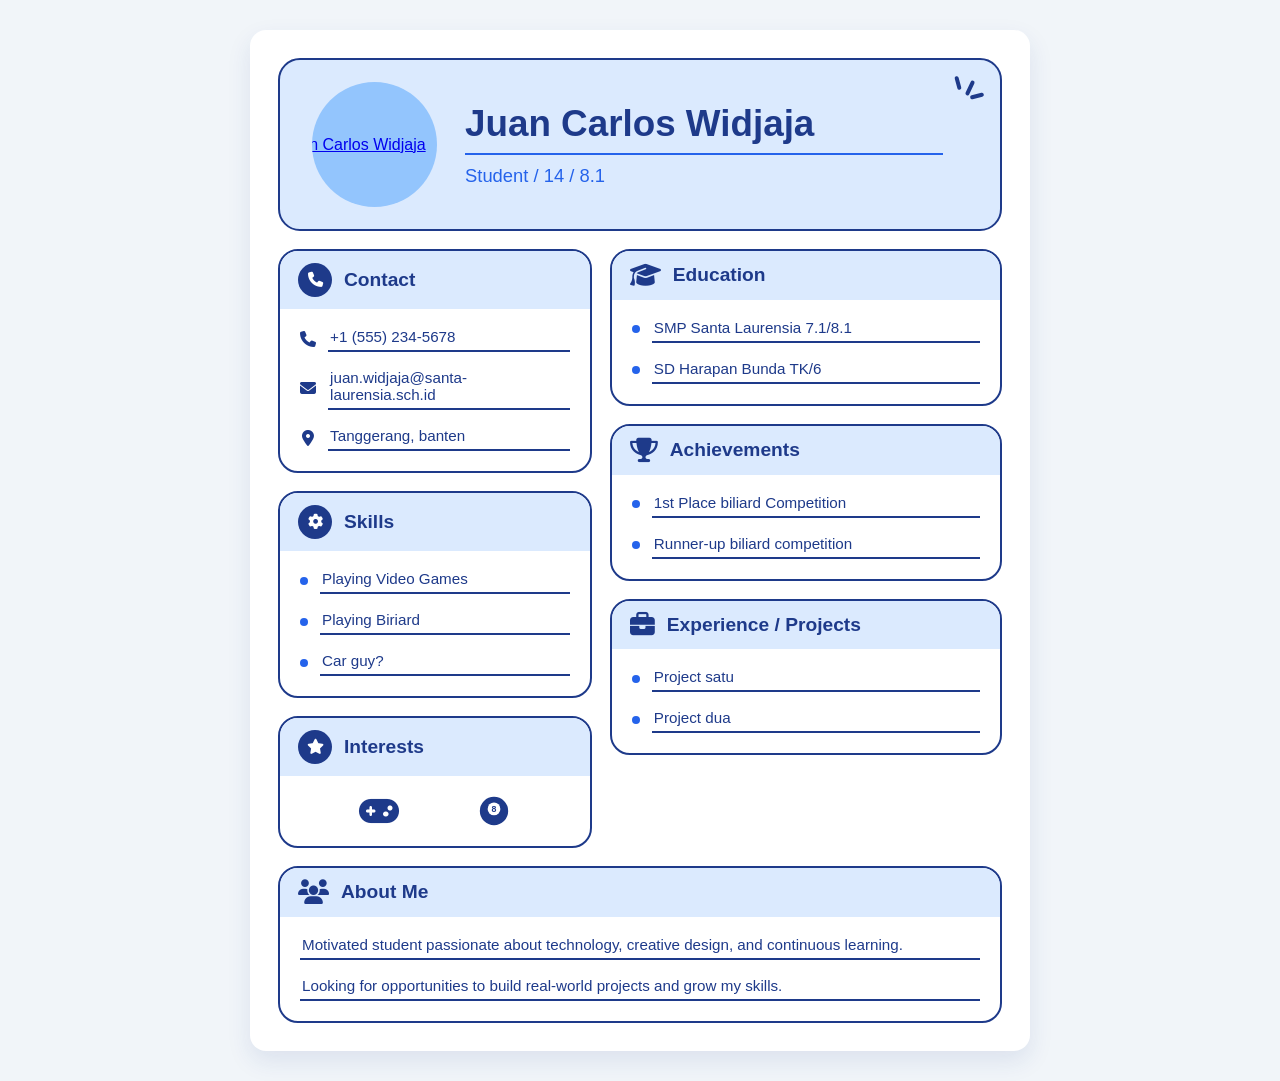
==== index.html @ 5c8add4f "Html ICT" ====
<!DOCTYPE html>
<html lang="en">
<head>
  <meta charset="UTF-8">
  <meta name="viewport" content="width=device-width, initial-scale=1.0">
  <title>Student / Aspiring Professional Profile</title>
  <link rel="stylesheet" href="https://cdnjs.cloudflare.com/ajax/libs/font-awesome/6.4.0/css/all.min.css">
  <link rel="stylesheet" href="Juan.css">
</head>
<body>


  <div class="resume-sheet">
    <!-- Top Header Banner -->
    <header class="header-card">
      <div class="avatar-circle">
        <a href="index1.html"><img src="https://uploads.onecompiler.io/4535rq8x8/1795152758229/unnamed.jpg" alt="Juan Carlos Widjaja"> </a>
      </div>
      <div class="header-info">
        <h1>Juan Carlos Widjaja</h1>
        <div class="header-line"></div>
        <p>Student / 14 / 8.1</p>
      </div>
      <div class="sparkle-lines">
        <span></span>
        <span></span>
        <span></span>
      </div>
    </header>


    <!-- Main Two-Column Grid -->
    <main class="main-grid">
      <!-- Left Column -->
      <div class="column-left">
        <!-- Contact Card -->
        <section class="card">
          <div class="card-header">
            <div class="icon-badge"><i class="fa-solid fa-phone"></i></div>
            <h2>Contact</h2>
          </div>
          <div class="card-body">
            <div class="text-row">
              <i class="fa-solid fa-phone row-icon"></i>
              <span class="line-text">+1 (555) 234-5678</span>
            </div>
            <div class="text-row">
              <i class="fa-solid fa-envelope row-icon"></i>
              <span class="line-text">juan.widjaja@santa-laurensia.sch.id</span>
            </div>
            <div class="text-row">
              <i class="fa-solid fa-location-dot row-icon"></i>
              <span class="line-text">Tanggerang, banten</span>
            </div>
          </div>
        </section>


        <!-- Skills Card -->
        <section class="card">
          <div class="card-header">
            <div class="icon-badge"><i class="fa-solid fa-gear"></i></div>
            <h2>Skills</h2>
          </div>
          <div class="card-body">
            <div class="text-row">
              <span class="bullet"></span>
              <span class="line-text">Playing Video Games</span>
            </div>
            <div class="text-row">
              <span class="bullet"></span>
              <span class="line-text">Playing Biriard</span>
            </div>
            <div class="text-row">
              <span class="bullet"></span>
              <span class="line-text">Car guy?</span>
            </div>
          </div>
        </section>


        <!-- Interests Card (Gaming & Billiard) -->
        <section class="card">
          <div class="card-header">
            <div class="icon-badge"><i class="fa-solid fa-star"></i></div>
            <h2>Interests</h2>
          </div>
          <div class="card-body interests-icons">
            <i class="fa-solid fa-gamepad" title="Gaming"></i>
            <svg class="billiard-icon" viewBox="0 0 24 24" title="Billiard" aria-label="Billiard">
              <circle cx="12" cy="12" r="10" fill="currentColor"/>
              <circle cx="12" cy="10.5" r="4.5" fill="#ffffff"/>
              <text x="12" y="12.5" text-anchor="middle" font-size="6.2" font-weight="800" fill="currentColor" font-family="Arial, sans-serif">8</text>
            </svg>
          </div>
        </section>
      </div>


      <!-- Right Column -->
      <div class="column-right">
        <!-- Education Card -->
        <section class="card">
          <div class="card-header">
            <i class="fa-solid fa-graduation-cap header-icon-plain"></i>
            <h2>Education</h2>
          </div>
          <div class="card-body">
            <div class="text-row">
              <span class="bullet"></span>
              <span class="line-text">SMP Santa Laurensia 7.1/8.1</span>
            </div>
            <div class="text-row">
              <span class="bullet"></span>
              <span class="line-text">SD Harapan Bunda TK/6</span>
            </div>
          </div>
        </section>


        <!-- Achievements Card -->
        <section class="card">
          <div class="card-header">
            <i class="fa-solid fa-trophy header-icon-plain"></i>
            <h2>Achievements</h2>
          </div>
          <div class="card-body">
            <div class="text-row">
              <span class="bullet"></span>
              <span class="line-text">1st Place biliard Competition</span>
            </div>
            <div class="text-row">
              <span class="bullet"></span>
              <span class="line-text">Runner-up biliard competition</span>
            </div>
          </div>
        </section>


        <!-- Experience / Projects Card -->
        <section class="card">
          <div class="card-header">
            <i class="fa-solid fa-briefcase header-icon-plain"></i>
            <h2>Experience / Projects</h2>
          </div>
          <div class="card-body">
            <div class="text-row">
              <span class="bullet"></span>
              <span class="line-text">Project satu</span>
            </div>
            <div class="text-row">
              <span class="bullet"></span>
              <span class="line-text">Project dua</span>
            </div>
          </div>
        </section>
      </div>
    </main>


    <!-- Bottom Full-Width About Me Card -->
    <footer class="card about-card">
      <div class="card-header">
        <i class="fa-solid fa-users header-icon-plain"></i>
        <h2>About Me</h2>
      </div>
      <div class="card-body">
        <div class="text-row">
          <span class="line-text">Motivated student passionate about technology, creative design, and continuous learning.</span>
        </div>
        <div class="text-row">
          <span class="line-text">Looking for opportunities to build real-world projects and grow my skills.</span>
        </div>
      </div>
    </footer>
  </div>

</body>
</html>
---- Juan.css ----
/* Color Variables - Classic Boy Blue Palette */
:root {
  --navy-primary: #1e3a8a;
  --royal-accent: #2563eb;
  --header-bg: #dbeafe;
  --avatar-bg: #93c5fd;
  --page-bg: #f1f5f9;
  --card-bg: #ffffff;
}


* {
  box-sizing: border-box;
  margin: 0;
  padding: 0;
  font-family: 'Segoe UI', Roboto, Helvetica, Arial, sans-serif;
}


body {
  background-color: var(--page-bg);
  display: flex;
  justify-content: center;
  padding: 30px 15px;
  color: var(--navy-primary);
}


.resume-sheet {
  width: 100%;
  max-width: 780px;
  background-color: var(--card-bg);
  padding: 28px;
  border-radius: 16px;
  box-shadow: 0 10px 25px rgba(30, 58, 138, 0.1);
  display: flex;
  flex-direction: column;
  gap: 18px;
}


/* Top Header Banner */
.header-card {
  position: relative;
  background-color: var(--header-bg);
  border: 2.5px solid var(--navy-primary);
  border-radius: 22px;
  padding: 22px 32px;
  display: flex;
  align-items: center;
  gap: 28px;
}


.avatar-circle {
  width: 125px;
  height: 125px;
  background-color: var(--avatar-bg);
  border-radius: 50%;
  display: flex;
  align-items: center;
  justify-content: center;
  overflow: hidden;
  flex-shrink: 0;
}

.avatar-circle img {
  width: 200%;
  height: 200%;
  object-fit: cover;
  margin-left: -56px

}


.header-info {
  flex: 1;
}


.header-info h1 {
  font-size: 2.3rem;
  font-weight: 800;
  color: var(--navy-primary);
}


.header-line {
  height: 2px;
  background-color: var(--royal-accent);
  margin: 8px 0 10px 0;
  width: 95%;
}


.header-info p {
  font-size: 1.15rem;
  font-weight: 500;
  color: var(--royal-accent);
}


.sparkle-lines {
  position: absolute;
  top: 16px;
  right: 18px;
  width: 32px;
  height: 32px;
}


.sparkle-lines span {
  position: absolute;
  background-color: var(--navy-primary);
  border-radius: 4px;
}


.sparkle-lines span:nth-child(1) {
  width: 4px;
  height: 14px;
  top: 0;
  left: 6px;
  transform: rotate(-15deg);
}


.sparkle-lines span:nth-child(2) {
  width: 4px;
  height: 16px;
  top: 4px;
  left: 18px;
  transform: rotate(25deg);
}


.sparkle-lines span:nth-child(3) {
  width: 14px;
  height: 4px;
  top: 18px;
  left: 20px;
  transform: rotate(-15deg);
}


/* Two-Column Grid Layout */
.main-grid {
  display: grid;
  grid-template-columns: 1fr 1.25fr;
  gap: 18px;
}


.column-left,
.column-right {
  display: flex;
  flex-direction: column;
  gap: 18px;
}


/* Reusable Card Styling */
.card {
  border: 2.5px solid var(--navy-primary);
  border-radius: 20px;
  overflow: hidden;
  background-color: var(--card-bg);
}


.card-header {
  background-color: var(--header-bg);
  padding: 12px 18px;
  display: flex;
  align-items: center;
  gap: 12px;
}


.card-header h2 {
  font-size: 1.2rem;
  font-weight: 700;
  color: var(--navy-primary);
}


.icon-badge {
  width: 34px;
  height: 34px;
  background-color: var(--navy-primary);
  color: #ffffff;
  border-radius: 50%;
  display: flex;
  align-items: center;
  justify-content: center;
  font-size: 0.95rem;
}


.header-icon-plain {
  font-size: 1.55rem;
  color: var(--navy-primary);
}


.card-body {
  padding: 16px 20px 20px 20px;
  display: flex;
  flex-direction: column;
  gap: 14px;
}


/* Lined Text Rows */
.text-row {
  display: flex;
  align-items: center;
  gap: 12px;
}


.row-icon {
  width: 18px;
  text-align: center;
  color: var(--navy-primary);
  font-size: 1rem;
}


.bullet {
  width: 8px;
  height: 8px;
  background-color: var(--royal-accent);
  border-radius: 50%;
  flex-shrink: 0;
}


.line-text {
  width: 100%;
  border-bottom: 2px solid var(--navy-primary);
  padding: 3px 2px 5px 2px;
  font-size: 0.95rem;
  font-weight: 500;
  color: var(--navy-primary);
}


/* Interests Icon Row - Gaming & Billiard */
.interests-icons {
  flex-direction: row;
  justify-content: space-evenly;
  align-items: center;
  padding: 18px 16px;
}


.interests-icons i {
  font-size: 2rem;
  color: var(--navy-primary);
}


.interests-icons .billiard-icon {
  width: 34px;
  height: 34px;
  color: var(--navy-primary);
}


/* Responsive Adjustment for Mobile */
@media (max-width: 650px) {
  .main-grid {
    grid-template-columns: 1fr;
  }
  .header-card {
    flex-direction: column;
    text-align: center;
  }
  .header-line {
    width: 100%;
  }
}
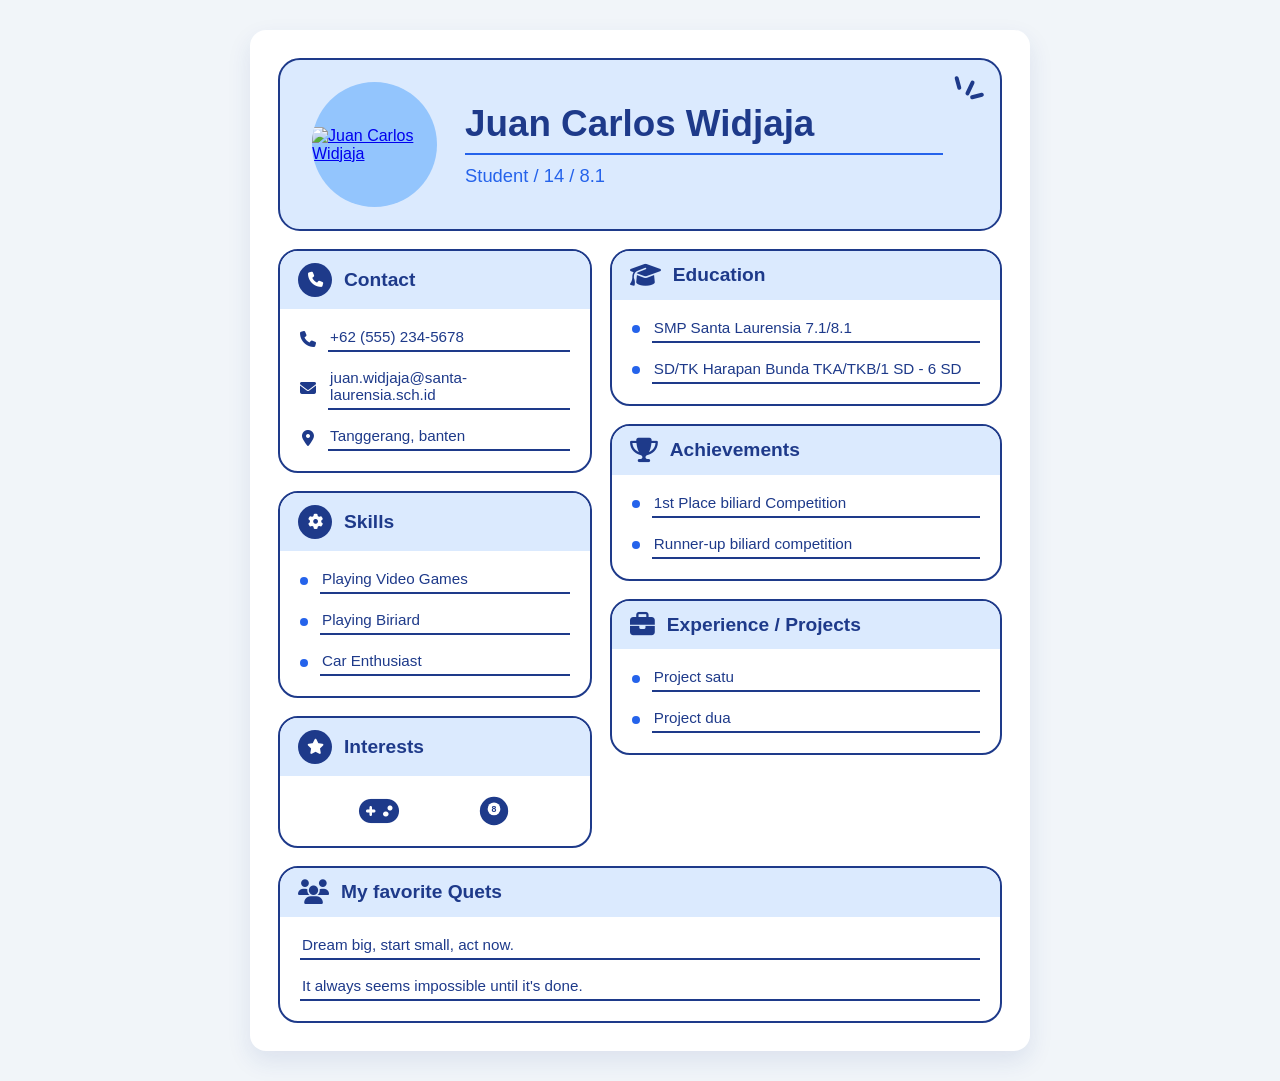
==== commit 08a43382: "Add files via upload" ====
--- a/index.html
+++ b/index.html
@@ -3,25 +3,26 @@
 <head>
   <meta charset="UTF-8">
   <meta name="viewport" content="width=device-width, initial-scale=1.0">
+  <link rel="icon" href="https://uploads.onecompiler.io/452m7vhce/45958prad/lauren.png" type="image/png">
   <title>Student / Aspiring Professional Profile</title>
   <link rel="stylesheet" href="https://cdnjs.cloudflare.com/ajax/libs/font-awesome/6.4.0/css/all.min.css">
   <link rel="stylesheet" href="Juan.css">
 </head>
 <body>
 
-
-  <div class="resume-sheet">
-    <!-- Top Header Banner -->
-    <header class="header-card">
-      <div class="avatar-circle">
-        <a href="index1.html"><img src="https://uploads.onecompiler.io/4535rq8x8/1795152758229/unnamed.jpg" alt="Juan Carlos Widjaja"> </a>
+<div class="juan-resume-sheet">
+    <header class="juan-header-card">
+      <div class="juan-avatar-circle">
+        <a href="index1.html">
+          <img src="https://uploads.onecompiler.io/4535rq8x8/1795152758229/unnamed.jpg" alt="Juan Carlos Widjaja">
+        </a>
       </div>
-      <div class="header-info">
+      <div class="juan-header-info">
         <h1>Juan Carlos Widjaja</h1>
-        <div class="header-line"></div>
+        <div class="juan-header-line"></div>
         <p>Student / 14 / 8.1</p>
       </div>
-      <div class="sparkle-lines">
+      <div class="juan-sparkle-lines">
         <span></span>
         <span></span>
         <span></span>
@@ -29,65 +30,71 @@
     </header>
 
 
+
+
     <!-- Main Two-Column Grid -->
-    <main class="main-grid">
+    <main class="juan-main-grid">
       <!-- Left Column -->
-      <div class="column-left">
+      <div class="juan-column-left">
         <!-- Contact Card -->
-        <section class="card">
-          <div class="card-header">
-            <div class="icon-badge"><i class="fa-solid fa-phone"></i></div>
+        <section class="juan-card">
+          <div class="juan-card-header">
+            <div class="juan-icon-badge"><i class="fa-solid fa-phone"></i></div>
             <h2>Contact</h2>
           </div>
-          <div class="card-body">
-            <div class="text-row">
-              <i class="fa-solid fa-phone row-icon"></i>
-              <span class="line-text">+1 (555) 234-5678</span>
+          <div class="juan-card-body">
+            <div class="juan-text-row">
+              <i class="fa-solid fa-phone juan-row-icon"></i>
+              <span class="juan-line-text">+62 (555) 234-5678</span>
             </div>
-            <div class="text-row">
-              <i class="fa-solid fa-envelope row-icon"></i>
-              <span class="line-text">juan.widjaja@santa-laurensia.sch.id</span>
+            <div class="juan-text-row">
+              <i class="fa-solid fa-envelope juan-row-icon"></i>
+              <span class="juan-line-text">juan.widjaja@santa-laurensia.sch.id</span>
             </div>
-            <div class="text-row">
-              <i class="fa-solid fa-location-dot row-icon"></i>
-              <span class="line-text">Tanggerang, banten</span>
+            <div class="juan-text-row">
+              <i class="fa-solid fa-location-dot juan-row-icon"></i>
+              <span class="juan-line-text">Tanggerang, banten</span>
             </div>
           </div>
         </section>
 
 
+
+
         <!-- Skills Card -->
-        <section class="card">
-          <div class="card-header">
-            <div class="icon-badge"><i class="fa-solid fa-gear"></i></div>
+        <section class="juan-card">
+          <div class="juan-card-header">
+            <div class="juan-icon-badge"><i class="fa-solid fa-gear"></i></div>
             <h2>Skills</h2>
           </div>
-          <div class="card-body">
-            <div class="text-row">
-              <span class="bullet"></span>
-              <span class="line-text">Playing Video Games</span>
+          <div class="juan-card-body">
+            <div class="juan-text-row">
+              <span class="juan-bullet"></span>
+              <span class="juan-line-text">Playing Video Games</span>
             </div>
-            <div class="text-row">
-              <span class="bullet"></span>
-              <span class="line-text">Playing Biriard</span>
+            <div class="juan-text-row">
+              <span class="juan-bullet"></span>
+              <span class="juan-line-text">Playing Biriard</span>
             </div>
-            <div class="text-row">
-              <span class="bullet"></span>
-              <span class="line-text">Car guy?</span>
+            <div class="juan-text-row">
+              <span class="juan-bullet"></span>
+              <span class="juan-line-text">Car Enthusiast</span>
             </div>
           </div>
         </section>
 
 
+
+
         <!-- Interests Card (Gaming & Billiard) -->
-        <section class="card">
-          <div class="card-header">
-            <div class="icon-badge"><i class="fa-solid fa-star"></i></div>
+        <section class="juan-card">
+          <div class="juan-card-header">
+            <div class="juan-icon-badge"><i class="fa-solid fa-star"></i></div>
             <h2>Interests</h2>
           </div>
-          <div class="card-body interests-icons">
+          <div class="juan-card-body juan-interests-icons">
             <i class="fa-solid fa-gamepad" title="Gaming"></i>
-            <svg class="billiard-icon" viewBox="0 0 24 24" title="Billiard" aria-label="Billiard">
+            <svg class="juan-billiard-icon" viewBox="0 0 24 24" title="Billiard" aria-label="Billiard">
               <circle cx="12" cy="12" r="10" fill="currentColor"/>
               <circle cx="12" cy="10.5" r="4.5" fill="#ffffff"/>
               <text x="12" y="12.5" text-anchor="middle" font-size="6.2" font-weight="800" fill="currentColor" font-family="Arial, sans-serif">8</text>
@@ -97,60 +104,66 @@
       </div>
 
 
+
+
       <!-- Right Column -->
-      <div class="column-right">
+      <div class="juan-column-right">
         <!-- Education Card -->
-        <section class="card">
-          <div class="card-header">
-            <i class="fa-solid fa-graduation-cap header-icon-plain"></i>
+        <section class="juan-card">
+          <div class="juan-card-header">
+            <i class="fa-solid fa-graduation-cap juan-header-icon-plain"></i>
             <h2>Education</h2>
           </div>
-          <div class="card-body">
-            <div class="text-row">
-              <span class="bullet"></span>
-              <span class="line-text">SMP Santa Laurensia 7.1/8.1</span>
+          <div class="juan-card-body">
+            <div class="juan-text-row">
+              <span class="juan-bullet"></span>
+              <span class="juan-line-text">SMP Santa Laurensia 7.1/8.1</span>
             </div>
-            <div class="text-row">
-              <span class="bullet"></span>
-              <span class="line-text">SD Harapan Bunda TK/6</span>
+            <div class="juan-text-row">
+              <span class="juan-bullet"></span>
+              <span class="juan-line-text">SD/TK Harapan Bunda TKA/TKB/1 SD - 6 SD</span>
             </div>
           </div>
         </section>
 
 
+
+
         <!-- Achievements Card -->
-        <section class="card">
-          <div class="card-header">
-            <i class="fa-solid fa-trophy header-icon-plain"></i>
+        <section class="juan-card">
+          <div class="juan-card-header">
+            <i class="fa-solid fa-trophy juan-header-icon-plain"></i>
             <h2>Achievements</h2>
           </div>
-          <div class="card-body">
-            <div class="text-row">
-              <span class="bullet"></span>
-              <span class="line-text">1st Place biliard Competition</span>
+          <div class="juan-card-body">
+            <div class="juan-text-row">
+              <span class="juan-bullet"></span>
+              <span class="juan-line-text">1st Place biliard Competition</span>
             </div>
-            <div class="text-row">
-              <span class="bullet"></span>
-              <span class="line-text">Runner-up biliard competition</span>
+            <div class="juan-text-row">
+              <span class="juan-bullet"></span>
+              <span class="juan-line-text">Runner-up biliard competition</span>
             </div>
           </div>
         </section>
 
 
+
+
         <!-- Experience / Projects Card -->
-        <section class="card">
-          <div class="card-header">
-            <i class="fa-solid fa-briefcase header-icon-plain"></i>
+        <section class="juan-card">
+          <div class="juan-card-header">
+            <i class="fa-solid fa-briefcase juan-header-icon-plain"></i>
             <h2>Experience / Projects</h2>
           </div>
-          <div class="card-body">
-            <div class="text-row">
-              <span class="bullet"></span>
-              <span class="line-text">Project satu</span>
+          <div class="juan-card-body">
+            <div class="juan-text-row">
+              <span class="juan-bullet"></span>
+              <span class="juan-line-text">Project satu</span>
             </div>
-            <div class="text-row">
-              <span class="bullet"></span>
-              <span class="line-text">Project dua</span>
+            <div class="juan-text-row">
+              <span class="juan-bullet"></span>
+              <span class="juan-line-text">Project dua</span>
             </div>
           </div>
         </section>
@@ -158,22 +171,27 @@
     </main>
 
 
+
+
     <!-- Bottom Full-Width About Me Card -->
-    <footer class="card about-card">
-      <div class="card-header">
-        <i class="fa-solid fa-users header-icon-plain"></i>
-        <h2>About Me</h2>
+    <footer class="juan-card juan-about-card">
+      <div class="juan-card-header">
+        <i class="fa-solid fa-users juan-header-icon-plain"></i>
+        <h2>My favorite Quets </h2>
       </div>
-      <div class="card-body">
-        <div class="text-row">
-          <span class="line-text">Motivated student passionate about technology, creative design, and continuous learning.</span>
+      <div class="juan-card-body">
+        <div class="juan-text-row">
+          <span class="juan-line-text">Dream big, start small, act now.</span>
         </div>
-        <div class="text-row">
-          <span class="line-text">Looking for opportunities to build real-world projects and grow my skills.</span>
+        <div class="juan-text-row">
+          <span class="juan-line-text">It always seems impossible until it's done.</span>
         </div>
       </div>
     </footer>
   </div>
 
+
+
+
 </body>
 </html>
--- a/Juan.css
+++ b/Juan.css
@@ -26,7 +26,7 @@
 }
 
 
-.resume-sheet {
+.juan-resume-sheet {
   width: 100%;
   max-width: 780px;
   background-color: var(--card-bg);
@@ -40,7 +40,7 @@
 
 
 /* Top Header Banner */
-.header-card {
+.juan-header-card {
   position: relative;
   background-color: var(--header-bg);
   border: 2.5px solid var(--navy-primary);
@@ -52,7 +52,7 @@
 }
 
 
-.avatar-circle {
+.juan-avatar-circle {
   width: 125px;
   height: 125px;
   background-color: var(--avatar-bg);
@@ -64,28 +64,36 @@
   flex-shrink: 0;
 }
 
-.avatar-circle img {
-  width: 200%;
-  height: 200%;
+
+.juan-avatar-circle i {
+  font-size: 98px;
+  color: var(--navy-primary);
+  transform: translateY(10px);
+}
+
+
+.juan-avatar-circle img {
+  width: 100%;
+  height: 100%;
   object-fit: cover;
-  margin-left: -56px
-
-}
-
-
-.header-info {
+  object-position: center 20%;
+  display: block;
+}
+
+
+.juan-header-info {
   flex: 1;
 }
 
 
-.header-info h1 {
+.juan-header-info h1 {
   font-size: 2.3rem;
   font-weight: 800;
   color: var(--navy-primary);
 }
 
 
-.header-line {
+.juan-header-line {
   height: 2px;
   background-color: var(--royal-accent);
   margin: 8px 0 10px 0;
@@ -93,14 +101,14 @@
 }
 
 
-.header-info p {
+.juan-header-info p {
   font-size: 1.15rem;
   font-weight: 500;
   color: var(--royal-accent);
 }
 
 
-.sparkle-lines {
+.juan-sparkle-lines {
   position: absolute;
   top: 16px;
   right: 18px;
@@ -109,14 +117,14 @@
 }
 
 
-.sparkle-lines span {
+.juan-sparkle-lines span {
   position: absolute;
   background-color: var(--navy-primary);
   border-radius: 4px;
 }
 
 
-.sparkle-lines span:nth-child(1) {
+.juan-sparkle-lines span:nth-child(1) {
   width: 4px;
   height: 14px;
   top: 0;
@@ -125,7 +133,7 @@
 }
 
 
-.sparkle-lines span:nth-child(2) {
+.juan-sparkle-lines span:nth-child(2) {
   width: 4px;
   height: 16px;
   top: 4px;
@@ -134,7 +142,7 @@
 }
 
 
-.sparkle-lines span:nth-child(3) {
+.juan-sparkle-lines span:nth-child(3) {
   width: 14px;
   height: 4px;
   top: 18px;
@@ -144,15 +152,15 @@
 
 
 /* Two-Column Grid Layout */
-.main-grid {
+.juan-main-grid {
   display: grid;
   grid-template-columns: 1fr 1.25fr;
   gap: 18px;
 }
 
 
-.column-left,
-.column-right {
+.juan-column-left,
+.juan-column-right {
   display: flex;
   flex-direction: column;
   gap: 18px;
@@ -160,7 +168,7 @@
 
 
 /* Reusable Card Styling */
-.card {
+.juan-card {
   border: 2.5px solid var(--navy-primary);
   border-radius: 20px;
   overflow: hidden;
@@ -168,7 +176,7 @@
 }
 
 
-.card-header {
+.juan-card-header {
   background-color: var(--header-bg);
   padding: 12px 18px;
   display: flex;
@@ -177,14 +185,14 @@
 }
 
 
-.card-header h2 {
+.juan-card-header h2 {
   font-size: 1.2rem;
   font-weight: 700;
   color: var(--navy-primary);
 }
 
 
-.icon-badge {
+.juan-icon-badge {
   width: 34px;
   height: 34px;
   background-color: var(--navy-primary);
@@ -197,13 +205,13 @@
 }
 
 
-.header-icon-plain {
+.juan-header-icon-plain {
   font-size: 1.55rem;
   color: var(--navy-primary);
 }
 
 
-.card-body {
+.juan-card-body {
   padding: 16px 20px 20px 20px;
   display: flex;
   flex-direction: column;
@@ -212,14 +220,14 @@
 
 
 /* Lined Text Rows */
-.text-row {
+.juan-text-row {
   display: flex;
   align-items: center;
   gap: 12px;
 }
 
 
-.row-icon {
+.juan-row-icon {
   width: 18px;
   text-align: center;
   color: var(--navy-primary);
@@ -227,7 +235,7 @@
 }
 
 
-.bullet {
+.juan-bullet {
   width: 8px;
   height: 8px;
   background-color: var(--royal-accent);
@@ -236,7 +244,7 @@
 }
 
 
-.line-text {
+.juan-line-text {
   width: 100%;
   border-bottom: 2px solid var(--navy-primary);
   padding: 3px 2px 5px 2px;
@@ -247,7 +255,7 @@
 
 
 /* Interests Icon Row - Gaming & Billiard */
-.interests-icons {
+.juan-interests-icons {
   flex-direction: row;
   justify-content: space-evenly;
   align-items: center;
@@ -255,13 +263,13 @@
 }
 
 
-.interests-icons i {
+.juan-interests-icons i {
   font-size: 2rem;
   color: var(--navy-primary);
 }
 
 
-.interests-icons .billiard-icon {
+.juan-interests-icons .juan-billiard-icon {
   width: 34px;
   height: 34px;
   color: var(--navy-primary);
@@ -270,14 +278,14 @@
 
 /* Responsive Adjustment for Mobile */
 @media (max-width: 650px) {
-  .main-grid {
+  .juan-main-grid {
     grid-template-columns: 1fr;
   }
-  .header-card {
+  .juan-header-card {
     flex-direction: column;
     text-align: center;
   }
-  .header-line {
+  .juan-header-line {
     width: 100%;
   }
 }
